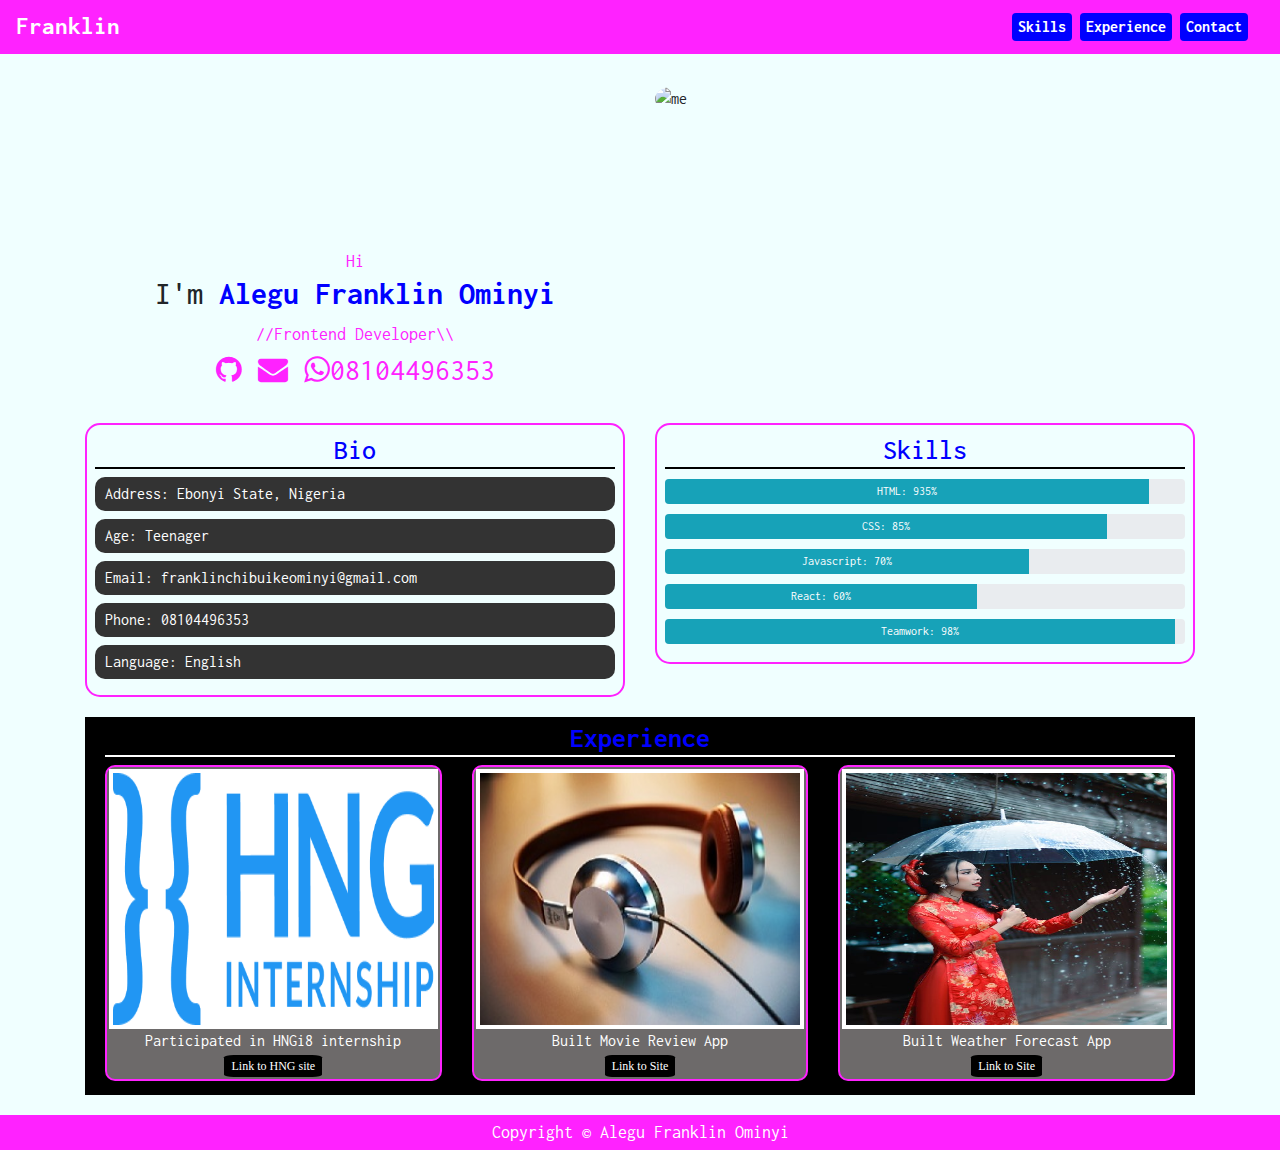
==== RESUME/index.html @ 22e024c5 "first commit" ====
<!DOCTYPE html>
<html lang="en">
<head>
 <meta charset="UTF-8">
 <meta http-equiv="X-UA-Compatible" content="IE=edge">
 <meta name="viewport" content="width=device-width, initial-scale=1.0">
 <link rel="shortcut icon" href="/img/me.jpg" type="image/x-icon">
 <link rel="apple-touch-icon" href="/img/me.jpg">
 <link rel="stylesheet" href="/css/bootstrap.min.css">
 <link rel="stylesheet" href="https://stackpath.bootstrapcdn.com/bootstrap/4.5.0/css/bootstrap.min.css">
 <link rel="stylesheet" href="https://cdnjs.cloudflare.com/ajax/libs/font-awesome/4.7.0/css/font-awesome.min.css">
 <link rel="stylesheet" href="css/style.css">
 <title>Chitech's Resume</title>
</head>
<body>
 <div class="container-fluid navbar" id="navbar">
  <a href="#">Franklin</a>
  <ul>
   <a class="smooth-scroll" href="#skills">Skills</a>
   <a class="smooth-scroll" href="#experience">Experience</a>
   <a class="smooth-scroll" href="#contact">Contact</a>
  </ul>
 </div>

 <div id="content">
  <div class="container">
   <div class="row">
    <div class="col-md-6"  id="contact">
    <div class="left-article">
     <span>Hi</span>
     <h2>I'm <b style="color: blue">Alegu Franklin Ominyi</b></h1>
     <span>//Frontend Developer\\</span>
     <div>
      <a href="https://github.com/Franklin-Ominyi"><i class="fa fa-github"></i></a>
      <a href="mailto:franklinchibuikeominyi@gmail.com"><i class="fa fa-envelope"></i></a>
      <a href="#"><i class="fa fa-whatsapp"></i>08104496353</a>
     </div>
 
    </div>
    </div>
 
    <div class="col-md-6 right-article">
     <img src="/img/me.jpg" alt="me">
    </div>
   </div>
   <div class="row row2">
    <div class="col-md-6">
     <div class="bio">
      <h3 style="color: blue; text-align: center; border-bottom: 2px solid black;">Bio</h3>
      <span>Address: Ebonyi State, Nigeria</span>
      <span>Age: Teenager</span>
      <span>Email: <a href="mailto: franklinchibuikeominyi@gmail.com">franklinchibuikeominyi@gmail.com</a></span>
      <span>Phone: <a href="tel: 08104496353">08104496353</a></span>
      <span>Language: English</span>
     </div>
    </div>
    <div class="col-md-6" id="skills">
     <div class="skills" >
      <h3 style="color: blue; text-align: center; border-bottom: 2px solid black;">Skills</h3>
      <div class="progress">
       <div class="progress-bar bg-info" role="progressbar" style="width: 93%" aria-valuenow="93" aria-valuemin="0" aria-valuemax="100">HTML: 935%</div>
      </div>
      <div class="progress">
       <div class="progress-bar bg-info" role="progressbar" style="width: 85%" aria-valuenow="85" aria-valuemin="0" aria-valuemax="100">CSS: 85%</div>
      </div>
      <div class="progress">
       <div class="progress-bar bg-info" role="progressbar" style="width: 70%" aria-valuenow="70" aria-valuemin="0" aria-valuemax="100">Javascript: 70%</div>
      </div>
      <div class="progress">
       <div class="progress-bar bg-info" role="progressbar" style="width: 60%" aria-valuenow="60" aria-valuemin="0" aria-valuemax="100">React: 60%</div>
      </div>   
      <div class="progress">
       <div class="progress-bar bg-info" role="progressbar" style="width: 98%" aria-valuenow="98" aria-valuemin="0" aria-valuemax="100">Teamwork: 98%</div>
      </div>     
     </div>
    </div>
   </div>
 
   <div class="experience" id="experience">
    <h3 style="color: blue; text-align: center; border-bottom: 2px solid white; font-weight: bold;">Experience</h3>
    <div class="row row3">
     <div class="col-md-4 col-sm-6">
      <div>
       <a href="https://zuri.team">
        <img src="img/hng.png" alt="image">
        Participated in HNGi8 internship <br>
        <button>Link to HNG site</button>
       </a>
      </div>
     </div>
  
     <div class="col-md-4 col-sm-6">
      <div>
       <a href="https://appmoviesearch.netlify.com">
        <img src="img/movieApp.jpg" alt="image">
        Built Movie Review App <br>
        <button>Link to Site</button>
       </a>
      </div>
     </div>
  
     <div class="col-md-4 col-sm-6">
      <div>
       <a href="https://appweatherapp.netlify.com">
        <img src="img/weatherApp.jpeg" alt="image">
        Built Weather Forecast App <br>
        <button>Link to Site</button>
       </a>
      </div>
     </div>
    </div>
   </div>
 
  </div>

  <div class="container-fluid" id="footer">
   Copyright &copy; Alegu Franklin Ominyi 
  </div>
 </div>

 
 <script src="js/jquery.js"></script>
 <script src="js/script.js"></script> 
</body>
</html>
---- RESUME/css/style.css ----
@import url('https://fonts.googleapis.com/css2?family=Inconsolata:wght@300&display=swap');
*{
 padding: 0;
 margin: 0;
 box-sizing: border-box;
}

a{
 text-decoration: none;
}

body{
 background-color: azure;
 font-family: 'Inconsolata', monospace;
}

#navbar{
 background-color: #f2f;
 font-weight: bold;
 font-size: 25px;
 position: fixed;
 top: 0;
 z-index: 3;
 transition: all 0.5s ease;
}

#navbar a{
 color: white;
 float: left;
}


#navbar a:hover{
 text-decoration: none;
 color: blue;
}

#navbar ul{
 float: right;
 margin: 4px 8px;
}

#navbar ul a{
 text-decoration: none;
 font-size: 16px;
 color: white;
 padding: 2px 6px;
 background: blue;
 border-radius: 4px;
 margin-right: 8px;
 transition: background 0.4s ease;
}

#navbar ul a:hover {
 color: white;
 background: rgb(135, 135, 224);
}

#content{
 position: relative;
 top: 56px;
 margin-bottom: 10px;
}

.container{
 margin-top: 30px;
 margin-bottom: 20px;
}

.right-article img{
 height: 500px;
 width: 500px;
 border-radius: 50%;
 overflow: hidden;
}

.left-article{
 margin-top: 30%;
 display: flex;
 flex-direction: column;
 align-items: center;
 justify-content: center;
}

.left-article span{
 color: #f2f;
 font-size: 18px;
 text-align: center;
}

.row2{
 margin-top: 30px;
}

i{
 cursor: pointer;
}



.bio, .skills{
 border: 2px solid #f2f;
 padding: 8px;
 border-radius: 15px;
 margin-bottom: 20px;
}

.progress{
 margin: 10px 0;
 height: 25px;
}

.bio span{
 display: block;
 background: #333;
 padding: 5px 10px;
 margin: 8px 0;
 color: white;
 border-radius: 10px;
}

a{
 text-decoration: none;
}

.left-article a{
 color: #f2f;
 font-size: 30px;
 margin: 0 4px;
}

.bio a{
 color: white;
}

.experience{
 padding: 4px 20px;
 background-color: black;
}

.row3 div div{
 border: 2px solid #f2f;
 padding: 2px;
 border-radius: 10px;
 text-align: center;
 background-color: rgb(109, 106, 106);
 margin-bottom: 10px;
}

.row3 div img {
 background-color: #fff;
 padding: 4px;
 height: 260px;
 width: 100%;
}

.row3 div a {
 text-decoration: none;
 color:white;
}

.row3 div a:hover {
 color: #f2f;
}

.row3 div a button {
 font-size: 12px;
 color: white;
 font-family: cursive;
 padding: 2px 7px;
 border-radius: 10%;
 background: black;
 border: none;
}

.row3 div a button:hover {
 color: #f2f;
}

#footer{
 background-color: #f2f;
 color: white;
 text-align: center;
 padding: 4px;
 font-size: 18px;
}

@media (max-width: 768px) {
 #navbar{
  font-size: 16px;
 }

 span{
  font-size: 14px;
 }

 h2,h3{
  font-size: 18px;
 }

 .left-article div a{
  font-size: 16px;
 }

 .right-article img {
  width: 100%;
  height: 370px;
  overflow: hidden;
 }

 .left-article{
  margin-top: 0;
  margin-bottom: 8px;
 }


 .row3 div img {
  width: 100%;
  height: 320px;
 }
}
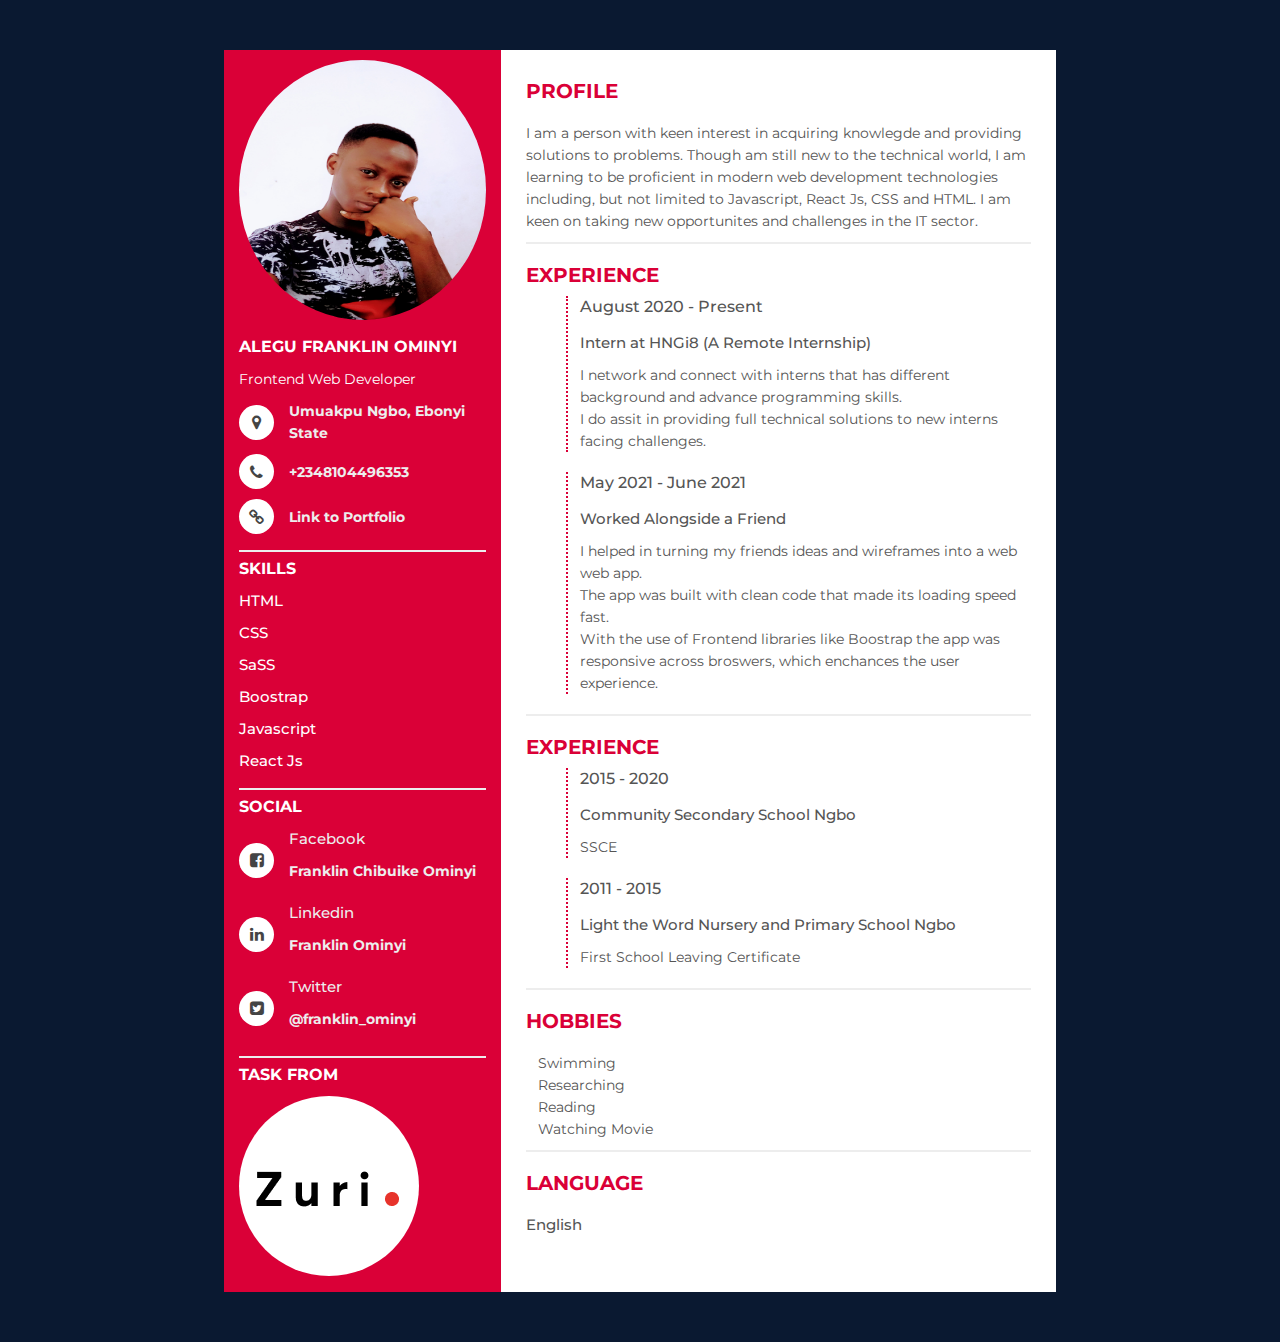
==== commit f85fa620: "corrected aligment, color and the whole design" ====
--- a/RESUME/index.html
+++ b/RESUME/index.html
@@ -6,120 +6,202 @@
  <meta name="viewport" content="width=device-width, initial-scale=1.0">
  <link rel="shortcut icon" href="/img/me.jpg" type="image/x-icon">
  <link rel="apple-touch-icon" href="/img/me.jpg">
- <link rel="stylesheet" href="/css/bootstrap.min.css">
  <link rel="stylesheet" href="https://stackpath.bootstrapcdn.com/bootstrap/4.5.0/css/bootstrap.min.css">
+ <link rel="stylesheet" href="css/bootstrap.min.css">
  <link rel="stylesheet" href="https://cdnjs.cloudflare.com/ajax/libs/font-awesome/4.7.0/css/font-awesome.min.css">
  <link rel="stylesheet" href="css/style.css">
  <title>Chitech's Resume</title>
 </head>
 <body>
- <div class="container-fluid navbar" id="navbar">
-  <a href="#">Franklin</a>
-  <ul>
-   <a class="smooth-scroll" href="#skills">Skills</a>
-   <a class="smooth-scroll" href="#experience">Experience</a>
-   <a class="smooth-scroll" href="#contact">Contact</a>
-  </ul>
- </div>
-
- <div id="content">
+
+ 
+ <div class="resume">
   <div class="container">
    <div class="row">
-    <div class="col-md-6"  id="contact">
-    <div class="left-article">
-     <span>Hi</span>
-     <h2>I'm <b style="color: blue">Alegu Franklin Ominyi</b></h1>
-     <span>//Frontend Developer\\</span>
-     <div>
-      <a href="https://github.com/Franklin-Ominyi"><i class="fa fa-github"></i></a>
-      <a href="mailto:franklinchibuikeominyi@gmail.com"><i class="fa fa-envelope"></i></a>
-      <a href="#"><i class="fa fa-whatsapp"></i>08104496353</a>
+    <div class="col-md-4">
+     <div class="resume_left">
+      <div class="profile_img">
+       <img src="img/me.jpg" alt="my_picture">
+      </div>
+      <div class="resume_info resume_item">
+       <p class="bold" id="name"></p>
+       <p class="regular">Frontend Web Developer</p>
+       <ul>
+        <li>
+         <div class="icon">
+          <i class="fa fa-map-marker" aria-hidden="true"></i>
+         </div>
+         <div class="data">
+          Umuakpu Ngbo, Ebonyi State
+         </div>
+        </li>
+
+        <li>
+         <div class="icon">
+          <i class="fa fa-phone" aria-hidden="true"></i>
+         </div>
+         <div class="data">
+          <a href="tel:+2348104496353">+2348104496353</a>
+         </div>
+        </li>
+
+        <li>
+         <div class="icon">
+          <i class="fa fa-link" aria-hidden="true"></i>
+         </div>
+         <div class="data">
+          <a href="https://frankofficial.netlify.com">Link to Portfolio</a>
+         </div>
+        </li>
+       </ul>
+      </div>
+
+      <div class="resume_item resume_skills">
+       <p class="bold">Skills</p>
+       <ul>
+        <li class="semi-bold">HTML</li>
+        <li class="semi-bold">CSS</li>
+        <li class="semi-bold">SaSS</li>
+        <li class="semi-bold">Boostrap</li>
+        <li class="semi-bold">Javascript</li>
+        <li class="semi-bold">React Js</li>
+       </ul>
+      </div>
+
+      <div class="resume_item resume_social">
+       <p class="bold">Social</p>
+       <ul>
+        <li>
+         <div class="icon">
+          <i class="fa fa-facebook-square" aria-hidden="true"></i>
+         </div>
+         <div class="data">
+          <p class="semi-bold">Facebook </p>
+          <p>Franklin Chibuike Ominyi</p> 
+         </div>
+        </li>
+
+        <li>
+         <div class="icon">
+          <i class="fa fa-linkedin" aria-hidden="true"></i>
+         </div>
+         <div class="data">
+          <p class="semi-bold">Linkedin </p>
+          <p>Franklin Ominyi</p> 
+         </div>
+        </li>
+
+        <li>
+         <div class="icon">
+          <i class="fa fa-twitter-square" aria-hidden="true"></i>
+         </div>
+         <div class="data">
+          <p class="semi-bold">Twitter </p>
+          <p>@franklin_ominyi</p> 
+         </div>
+        </li>
+       </ul>
+      </div>
+
+      <div class="resume_item resume_task_from">
+       <p class="bold">task from</p>
+       <a href="http://www.hng.com/"> <img src="./img/zurilogo.png" alt="hng_logo"></a>
+      </div>
+
      </div>
- 
     </div>
-    </div>
- 
-    <div class="col-md-6 right-article">
-     <img src="/img/me.jpg" alt="me">
+
+    <div class="col-md-8">
+     <div class="resume_right">
+      <div class="resume_item resume_about">
+       <div class="title">
+        <p class="bold">Profile</p>
+       </div>
+       <p>I am a person with keen interest in acquiring knowlegde and providing solutions to problems. Though am still new to the technical world, I am learning to be proficient in modern web development technologies including, but not limited to Javascript, React Js, CSS and HTML. I am keen on taking new opportunites and challenges in the IT sector.</p>
+      </div>
+
+      <div class="resume_item resume_work">
+       <p class="bold">Experience</p>
+       <ul>
+        <li>
+         <div class="date"> August 2020 - Present</div>
+         <div class="info">
+          <p class="semi-bold">Intern at HNGi8 (A Remote Internship)</p>
+          <p>I network and connect with interns that has different background and advance programming skills.<br>
+           I do assit in providing full technical solutions to new interns facing challenges.
+          </p>
+         </div>
+        </li>
+
+        <li>
+         <div class="date"> May 2021 - June 2021</div>
+         <div class="info">
+          <p class="semi-bold">Worked Alongside a Friend</p>
+          <p>I helped in turning my friends ideas and wireframes into a web web app.<br>
+           The app was built with clean code that made its loading speed fast. <br>
+           With the use of Frontend libraries like Boostrap the app was responsive across broswers, which enchances the user experience.
+          </p>
+         </div>
+        </li>
+       </ul>
+      </div>
+
+      <div class="resume_item resume_work">
+       <p class="bold">Experience</p>
+       <ul>
+        <li>
+         <div class="date"> 2015 - 2020</div>
+         <div class="info">
+          <p class="semi-bold">Community Secondary School Ngbo</p>
+          <p>SSCE</p>
+         </div>
+        </li>
+
+        <li>
+         <div class="date"> 2011 - 2015</div>
+         <div class="info">
+          <p class="semi-bold">Light the Word Nursery and Primary School Ngbo</p>
+          <p>First School Leaving Certificate</p>
+         </div>
+        </li>
+       </ul>
+      </div>
+
+      <div class="resume_item resume_hobby">
+       <div class="title">
+        <p class="bold">Hobbies</p>
+       </div>
+       <ul>
+        <li>Swimming </li>
+        <li>Researching</li>
+        <li>Reading</li>
+        <li>Watching Movie</li>
+       </ul>
+      </div>
+
+      <div class="resume_item resume_language">
+       <div class="title">
+        <p class="bold">Language</p>
+       </div>
+       <p class="semi-bold">English</p>
+      </div>
+     </div>
+ 
     </div>
    </div>
-   <div class="row row2">
-    <div class="col-md-6">
-     <div class="bio">
-      <h3 style="color: blue; text-align: center; border-bottom: 2px solid black;">Bio</h3>
-      <span>Address: Ebonyi State, Nigeria</span>
-      <span>Age: Teenager</span>
-      <span>Email: <a href="mailto: franklinchibuikeominyi@gmail.com">franklinchibuikeominyi@gmail.com</a></span>
-      <span>Phone: <a href="tel: 08104496353">08104496353</a></span>
-      <span>Language: English</span>
-     </div>
-    </div>
-    <div class="col-md-6" id="skills">
-     <div class="skills" >
-      <h3 style="color: blue; text-align: center; border-bottom: 2px solid black;">Skills</h3>
-      <div class="progress">
-       <div class="progress-bar bg-info" role="progressbar" style="width: 93%" aria-valuenow="93" aria-valuemin="0" aria-valuemax="100">HTML: 935%</div>
-      </div>
-      <div class="progress">
-       <div class="progress-bar bg-info" role="progressbar" style="width: 85%" aria-valuenow="85" aria-valuemin="0" aria-valuemax="100">CSS: 85%</div>
-      </div>
-      <div class="progress">
-       <div class="progress-bar bg-info" role="progressbar" style="width: 70%" aria-valuenow="70" aria-valuemin="0" aria-valuemax="100">Javascript: 70%</div>
-      </div>
-      <div class="progress">
-       <div class="progress-bar bg-info" role="progressbar" style="width: 60%" aria-valuenow="60" aria-valuemin="0" aria-valuemax="100">React: 60%</div>
-      </div>   
-      <div class="progress">
-       <div class="progress-bar bg-info" role="progressbar" style="width: 98%" aria-valuenow="98" aria-valuemin="0" aria-valuemax="100">Teamwork: 98%</div>
-      </div>     
-     </div>
-    </div>
-   </div>
- 
-   <div class="experience" id="experience">
-    <h3 style="color: blue; text-align: center; border-bottom: 2px solid white; font-weight: bold;">Experience</h3>
-    <div class="row row3">
-     <div class="col-md-4 col-sm-6">
-      <div>
-       <a href="https://zuri.team">
-        <img src="img/hng.png" alt="image">
-        Participated in HNGi8 internship <br>
-        <button>Link to HNG site</button>
-       </a>
-      </div>
-     </div>
   
-     <div class="col-md-4 col-sm-6">
-      <div>
-       <a href="https://appmoviesearch.netlify.com">
-        <img src="img/movieApp.jpg" alt="image">
-        Built Movie Review App <br>
-        <button>Link to Site</button>
-       </a>
-      </div>
-     </div>
-  
-     <div class="col-md-4 col-sm-6">
-      <div>
-       <a href="https://appweatherapp.netlify.com">
-        <img src="img/weatherApp.jpeg" alt="image">
-        Built Weather Forecast App <br>
-        <button>Link to Site</button>
-       </a>
-      </div>
-     </div>
-    </div>
-   </div>
- 
-  </div>
-
-  <div class="container-fluid" id="footer">
-   Copyright &copy; Alegu Franklin Ominyi 
   </div>
  </div>
-
- 
- <script src="js/jquery.js"></script>
- <script src="js/script.js"></script> 
+   
+ 
+ 
+ <script>
+  const printName=(updateName)=>{
+   const name = document.querySelector('#name');
+   name.innerHTML = updateName;
+  }
+
+  printName("Alegu Franklin Ominyi")
+ </script>
 </body>
 </html>--- a/RESUME/css/style.css
+++ b/RESUME/css/style.css
@@ -1,221 +1,178 @@
-@import url('https://fonts.googleapis.com/css2?family=Inconsolata:wght@300&display=swap');
+@import url("https://fonts.googleapis.com/css?family=Montserrat:400,500,700&display=swap");
+
 *{
  padding: 0;
  margin: 0;
  box-sizing: border-box;
+ list-style: none;
+ font-family: "Montserrat", sans-serif;
+}
+
+html{
+ font-size: 10px
 }
 
 a{
  text-decoration: none;
+ color: #ededed
+}
+
+a:hover{
+ text-decoration: none;
+ color: #ededed
 }
 
 body{
- background-color: azure;
- font-family: 'Inconsolata', monospace;
+ background: #0a1931;
+ font-size: 1.4rem;
+ line-height: 2.2rem;
+ color: #555555;
 }
 
-#navbar{
- background-color: #f2f;
- font-weight: bold;
- font-size: 25px;
- position: fixed;
- top: 0;
- z-index: 3;
- transition: all 0.5s ease;
+.resume{
+ width: 65%;
+ height: auto;
+ margin: 5rem auto;
 }
 
-#navbar a{
- color: white;
- float: left;
+.resume .icon i,
+.resume .resume_right .resume_hobby ul li i {
+ position: absolute;
+ top: 50%;
+ left: 50%;
+ transform: translate(-50%, -50%);
+}
+.resume .resume_left ul li {
+ display: flex;
+ margin-bottom: 1rem;
+ align-items: center;
+}
+.resume .resume_left ul li .data {
+ color: #ededed;
+ font-weight: 700;
+ text-decoration: none;
 }
 
 
-#navbar a:hover{
- text-decoration: none;
- color: blue;
+.icon{
+ width: 3.5rem;
+ height: 3.5rem;
+ min-width: 3.5rem;
+ max-height: 3.5rem;
+ background: #fff;
+ color: #444444;
+ border-radius: 50%;
+ margin-right: 1.5rem;
+ font-size: 1.6rem;
+ position: relative;
 }
 
-#navbar ul{
- float: right;
- margin: 4px 8px;
+.resume .col-md-4 {
+ background: #da0037;
+ color: white;
 }
 
-#navbar ul a{
- text-decoration: none;
- font-size: 16px;
- color: white;
- padding: 2px 6px;
- background: blue;
- border-radius: 4px;
- margin-right: 8px;
- transition: background 0.4s ease;
+.resume .col-md-8{
+ background-color: #fff;
 }
 
-#navbar ul a:hover {
- color: white;
- background: rgb(135, 135, 224);
+.resume_left{
+ margin: 10px auto;
+}
+.resume .resume_left .resume_item {
+ padding: 0.6rem 0;
+ border-bottom: 2px solid #ededed;
 }
 
-#content{
- position: relative;
- top: 56px;
- margin-bottom: 10px;
+.resume .resume_item:last-child{
+ border-bottom: 0;
 }
 
-.container{
- margin-top: 30px;
- margin-bottom: 20px;
-}
-
-.right-article img{
- height: 500px;
- width: 500px;
+.resume_left .profile_img img{
+ height: 26rem;
+ width: 100%;
  border-radius: 50%;
- overflow: hidden;
-}
-
-.left-article{
- margin-top: 30%;
- display: flex;
- flex-direction: column;
- align-items: center;
- justify-content: center;
-}
-
-.left-article span{
- color: #f2f;
- font-size: 18px;
- text-align: center;
-}
-
-.row2{
- margin-top: 30px;
-}
-
-i{
- cursor: pointer;
 }
 
 
-
-.bio, .skills{
- border: 2px solid #f2f;
- padding: 8px;
- border-radius: 15px;
- margin-bottom: 20px;
+.bold{
+ font-weight: 700;
+ font-size: 1.6rem;
+ text-transform: uppercase;
 }
 
-.progress{
- margin: 10px 0;
- height: 25px;
+.semi-bold{
+ font-weight: 500;
+ font-size: 1.5rem;
 }
 
-.bio span{
- display: block;
- background: #333;
- padding: 5px 10px;
- margin: 8px 0;
- color: white;
- border-radius: 10px;
+.resume_info{
+ margin-top: 10px;
 }
 
-a{
- text-decoration: none;
+.resume_task_from img{
+ border-radius: 50%;
 }
 
-.left-article a{
- color: #f2f;
- font-size: 30px;
- margin: 0 4px;
+.resume_right{
+ margin: 30px 10px;
+
 }
 
-.bio a{
- color: white;
+.resume .resume_right .resume_item {
+ border-bottom: 2px solid #ededed;
+ margin-top: 20px;
+}
+.resume .resume_right .bold{
+ font-size: 2rem;
+ color:#da0037;
 }
 
-.experience{
- padding: 4px 20px;
- background-color: black;
+.resume .title{
+ margin-bottom: 2rem;
 }
 
-.row3 div div{
- border: 2px solid #f2f;
- padding: 2px;
- border-radius: 10px;
- text-align: center;
- background-color: rgb(109, 106, 106);
- margin-bottom: 10px;
+.resume .resume_right .resume_work ul,
+.resume .resume_right .resume_education ul {
+ padding-left: 4rem;
+ overflow: hidden;
+}
+.resume .resume_right ul li{
+ border-left: 2px dotted #da0037;
+ padding: 0px 12px;
 }
 
-.row3 div img {
- background-color: #fff;
- padding: 4px;
- height: 260px;
- width: 100%;
+.resume .resume_right .resume_language{
+ border-bottom: 0;
 }
 
-.row3 div a {
- text-decoration: none;
- color:white;
+.resume .resume_right .resume_hobby ul li{
+ border-left: 0;
 }
 
-.row3 div a:hover {
- color: #f2f;
+.resume .resume_right ul li .date {
+ font-size: 1.6rem;
+ font-weight: 500;
+ margin-bottom: 1.4rem;
 }
 
-.row3 div a button {
- font-size: 12px;
- color: white;
- font-family: cursive;
- padding: 2px 7px;
- border-radius: 10%;
- background: black;
- border: none;
+.resume .resume_right ul li .info {
+ margin-bottom: 2rem;
 }
 
-.row3 div a button:hover {
- color: #f2f;
+.resume .resume_right ul li:last-child .info {
+ margin-bottom: 0;
 }
 
-#footer{
- background-color: #f2f;
- color: white;
- text-align: center;
- padding: 4px;
- font-size: 18px;
-}
 
-@media (max-width: 768px) {
- #navbar{
-  font-size: 16px;
+@media screen and (max-width: 480px) {
+ .resume{
+  width: 98%;
+  margin: 10px auto;
  }
 
- span{
-  font-size: 14px;
- }
-
- h2,h3{
-  font-size: 18px;
- }
-
- .left-article div a{
-  font-size: 16px;
- }
-
- .right-article img {
+ .resume_left .profile_img img{
+  height: 356px;
   width: 100%;
-  height: 370px;
-  overflow: hidden;
- }
-
- .left-article{
-  margin-top: 0;
-  margin-bottom: 8px;
- }
-
-
- .row3 div img {
-  width: 100%;
-  height: 320px;
  }
 }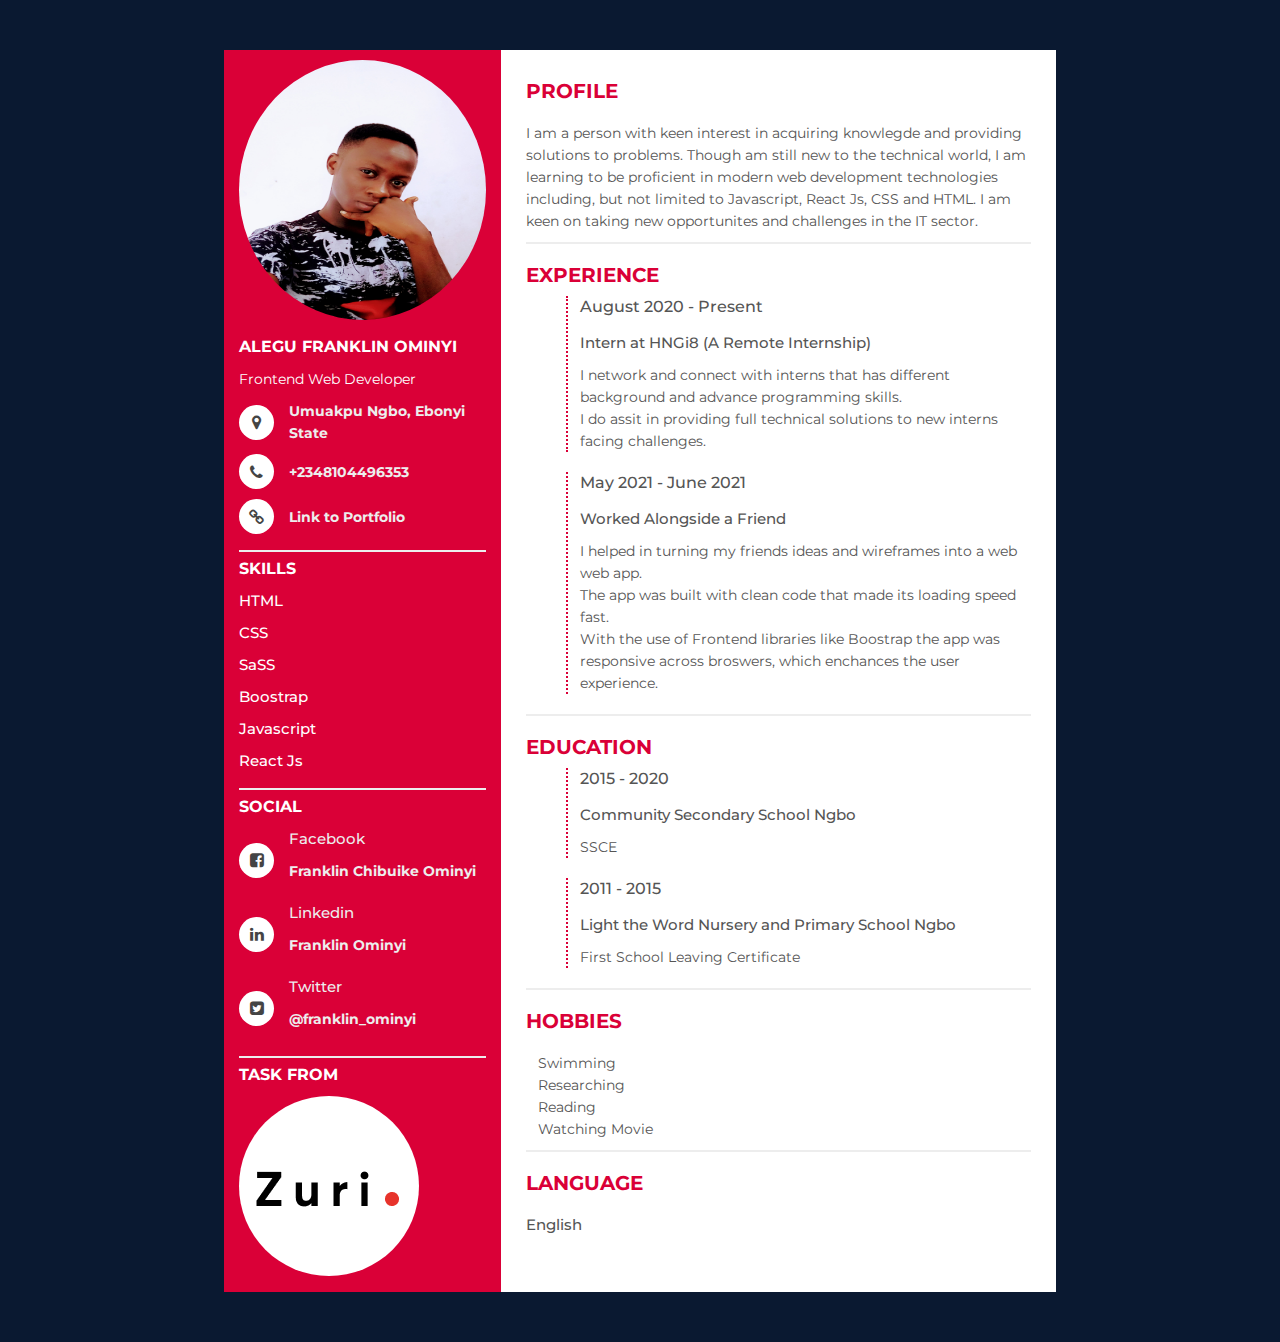
==== commit 7d21ee62: "edited zuri teams link" ====
--- a/RESUME/index.html
+++ b/RESUME/index.html
@@ -7,8 +7,9 @@
  <link rel="shortcut icon" href="/img/me.jpg" type="image/x-icon">
  <link rel="apple-touch-icon" href="/img/me.jpg">
  <link rel="stylesheet" href="https://stackpath.bootstrapcdn.com/bootstrap/4.5.0/css/bootstrap.min.css">
- <link rel="stylesheet" href="css/bootstrap.min.css">
  <link rel="stylesheet" href="https://cdnjs.cloudflare.com/ajax/libs/font-awesome/4.7.0/css/font-awesome.min.css">
+ <link rel="shortcut icon" href="/img/me.jpg" type="image/x-icon">
+ <link rel="apple-touch-icon" href="/img/me.jpg">
  <link rel="stylesheet" href="css/style.css">
  <title>Chitech's Resume</title>
 </head>
@@ -105,7 +106,7 @@
 
       <div class="resume_item resume_task_from">
        <p class="bold">task from</p>
-       <a href="http://www.hng.com/"> <img src="./img/zurilogo.png" alt="hng_logo"></a>
+       <a href="https://zuri.team"> <img src="./img/zurilogo.png" alt="hng_logo"></a>
       </div>
 
      </div>
@@ -147,7 +148,7 @@
       </div>
 
       <div class="resume_item resume_work">
-       <p class="bold">Experience</p>
+       <p class="bold">Education</p>
        <ul>
         <li>
          <div class="date"> 2015 - 2020</div>
